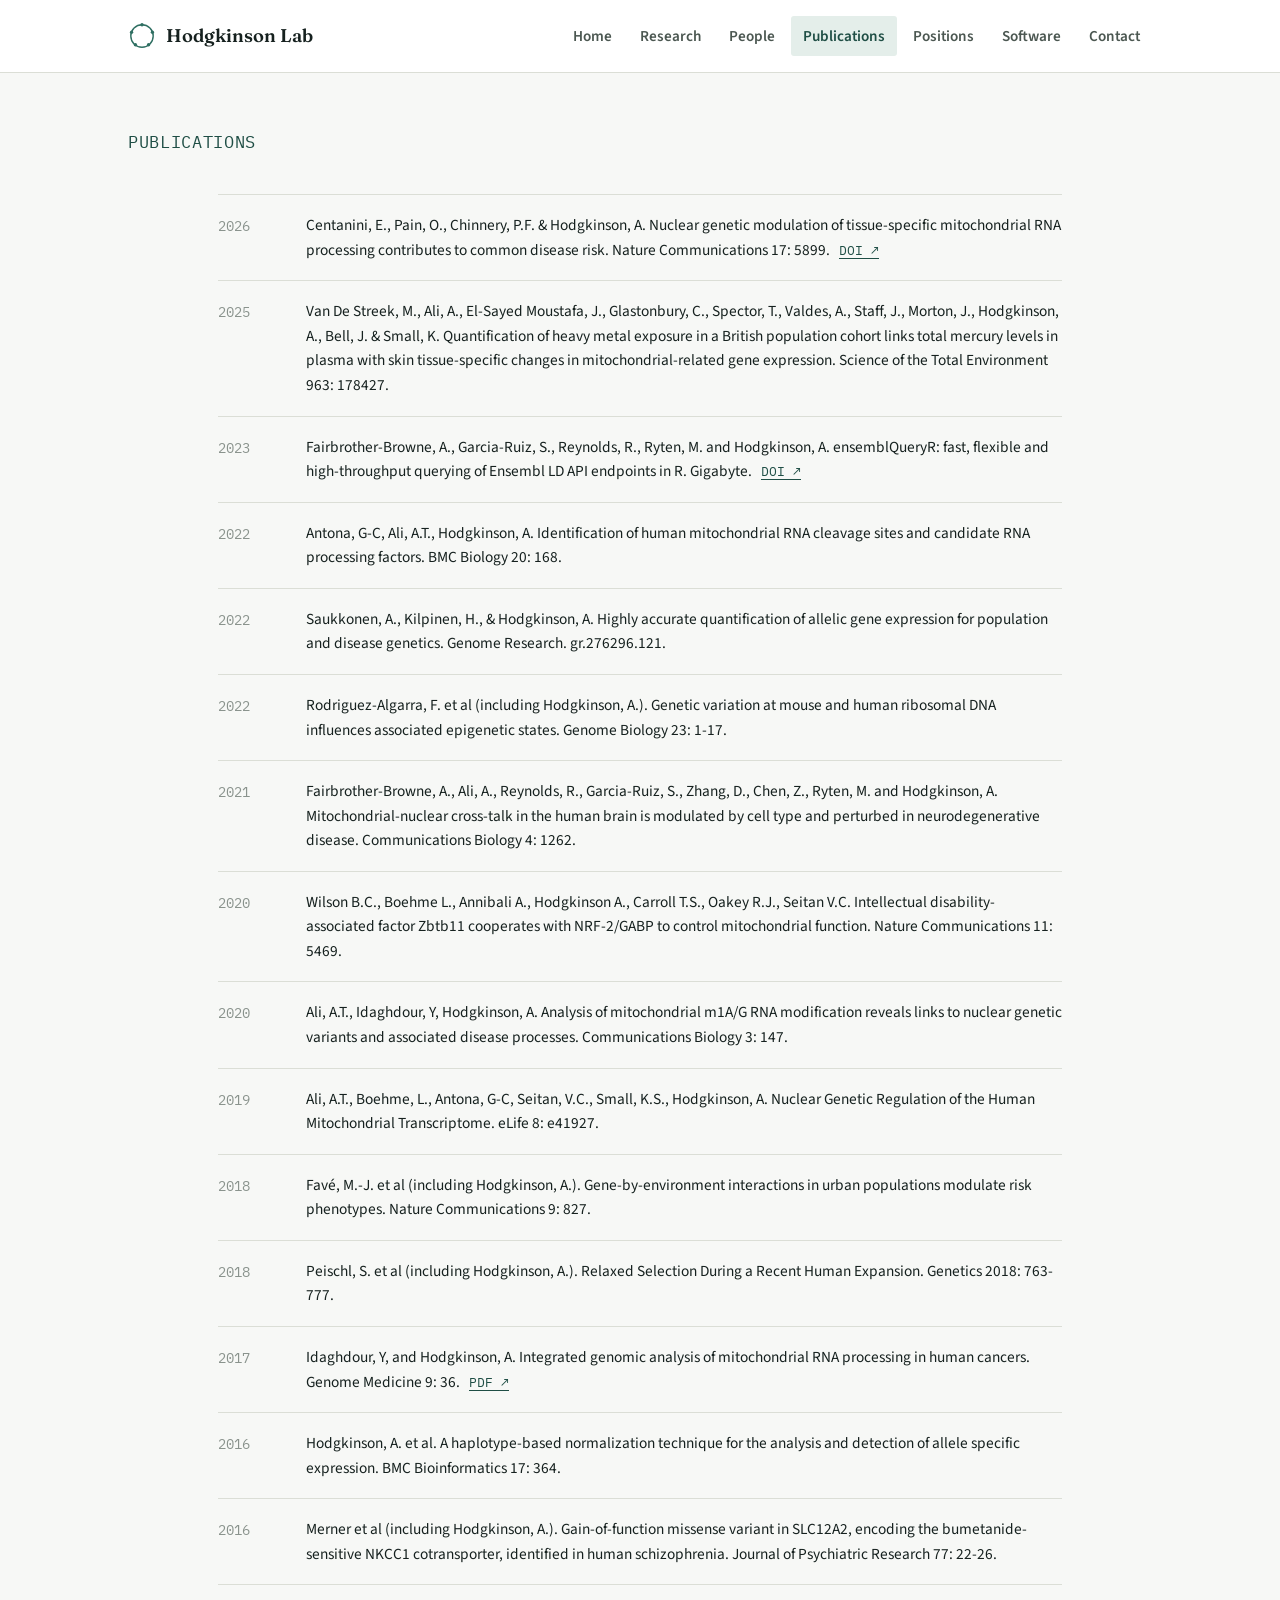
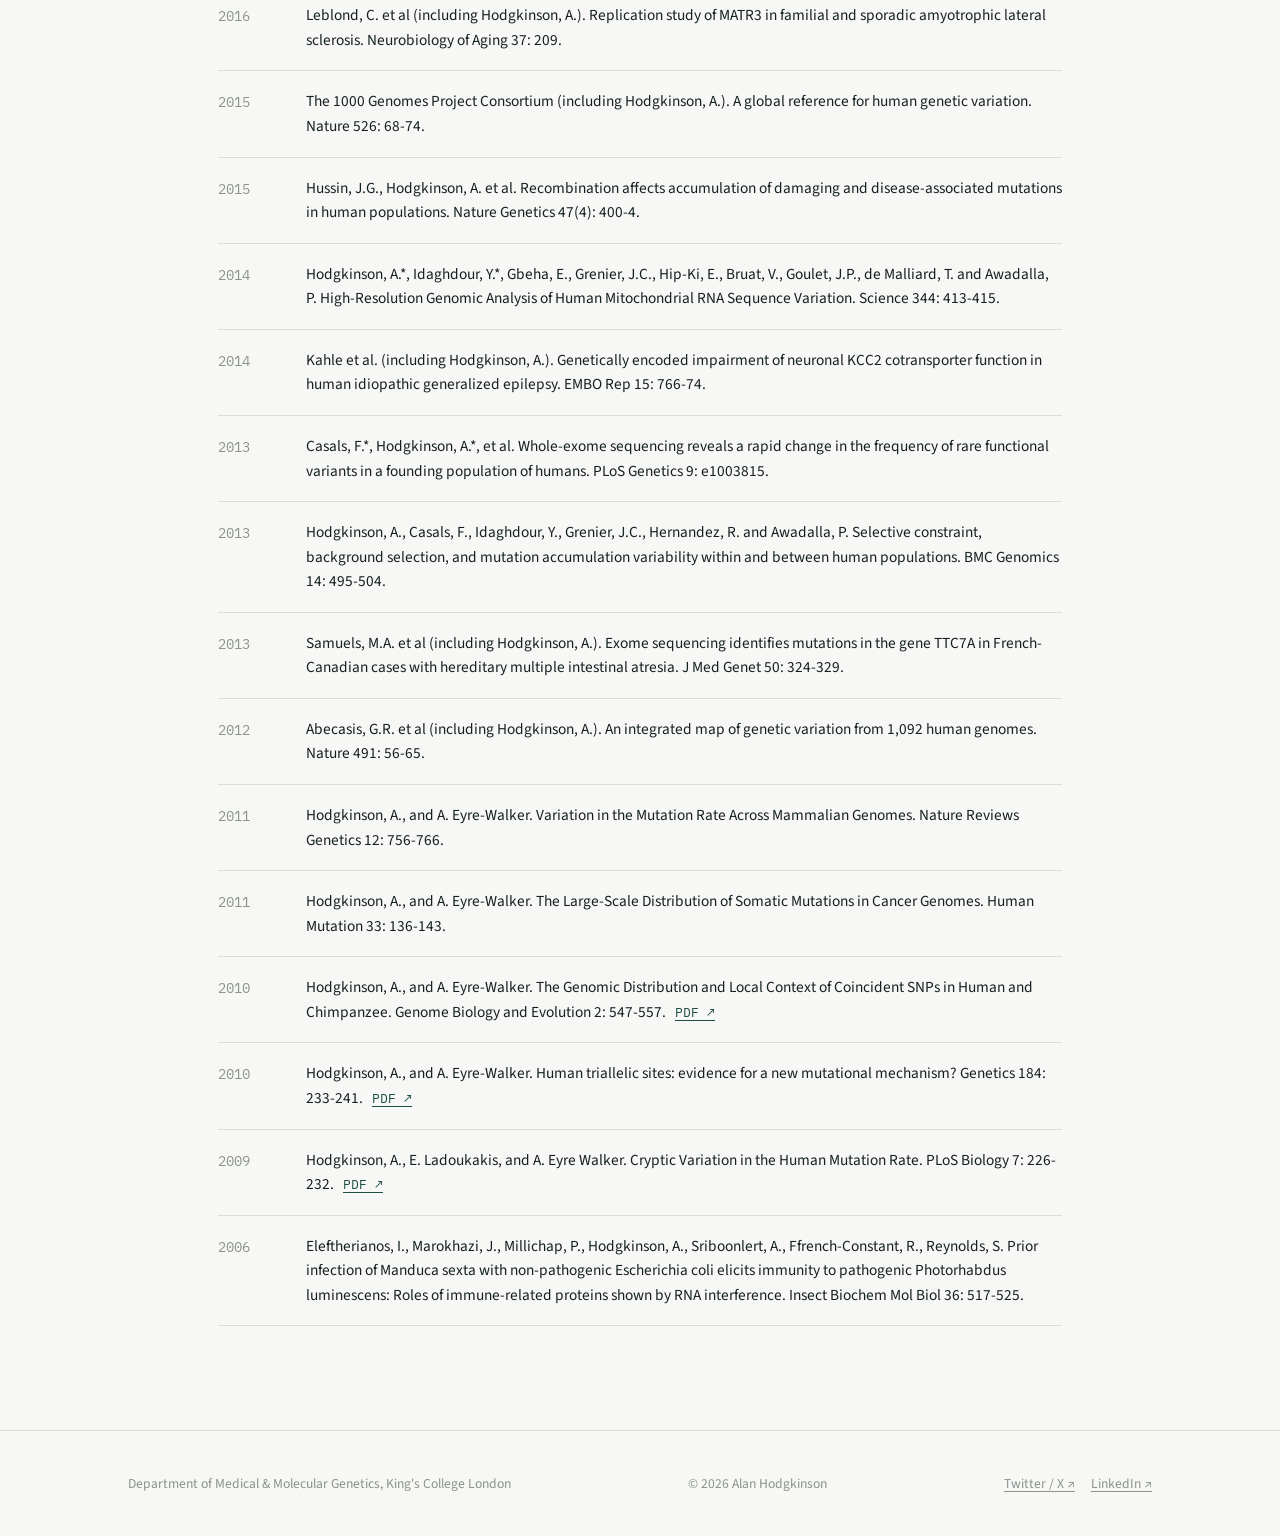
==== docs/publications.html @ 2ef49369 "Initial site" ====
<!DOCTYPE html>
<html lang="en">
<head>
<meta charset="UTF-8">
<meta name="viewport" content="width=device-width, initial-scale=1">
<title>Publications | Hodgkinson Lab</title>
<meta name="description" content="Publications from the Hodgkinson Lab, King&#39;s College London.">
<link rel="canonical" href="https://www.hodgkinsonlab.org/publications.html">
<link rel="icon" href="assets/images/favicon.svg" type="image/svg+xml">
<link rel="preconnect" href="https://fonts.googleapis.com">
<link rel="preconnect" href="https://fonts.gstatic.com" crossorigin>
<link href="https://fonts.googleapis.com/css2?family=Fraunces:opsz,wght@9..144,400;9..144,500;9..144,600&family=Source+Sans+3:wght@400;600;700&family=IBM+Plex+Mono:wght@400;500&display=swap" rel="stylesheet">
<link rel="stylesheet" href="assets/css/style.css">
</head>
<body>

<a class="skip-link" href="#main">Skip to content</a>

<header class="site-header">
  <div class="wrap header-inner">
    <a class="wordmark" href="index.html">
      <span class="wordmark-ring" aria-hidden="true">
        <svg viewBox="0 0 40 40" width="28" height="28">
          <circle cx="20" cy="20" r="16" fill="none" stroke="currentColor" stroke-width="2"/>
          <circle cx="20" cy="4" r="2.4" fill="currentColor"/>
          <circle cx="34.9" cy="14.6" r="2.4" fill="currentColor"/>
          <circle cx="29.4" cy="32.5" r="2.4" fill="currentColor"/>
          <circle cx="10.6" cy="32.5" r="2.4" fill="currentColor"/>
          <circle cx="5.1" cy="14.6" r="2.4" fill="currentColor"/>
        </svg>
      </span>
      Hodgkinson Lab
    </a>
    <button class="nav-toggle" aria-expanded="false" aria-controls="site-nav" id="navToggle">
      <span></span><span></span><span></span>
      <span class="sr-only">Menu</span>
    </button>
    <nav class="site-nav" id="site-nav">
      <a href="index.html">Home</a>
      <a href="research.html">Research</a>
      <a href="people.html">People</a>
      <a href="publications.html" class="active" aria-current="page">Publications</a>
      <a href="positions.html">Positions</a>
      <a href="software.html">Software</a>
      <a href="contact.html">Contact</a>
    </nav>
  </div>
</header>

<main id="main">

<section class="wrap page-header">
  <p class="eyebrow">Publications</p>
</section>

<section class="wrap pub-list">
  <article class="pub-entry">
    <span class="pub-year">2026</span>
    <span class="pub-citation">
      Centanini, E., Pain, O., Chinnery, P.F. &amp; Hodgkinson, A. Nuclear genetic modulation of tissue-specific mitochondrial RNA processing contributes to common disease risk. Nature Communications 17: 5899.

<a class="pub-link" href="https://doi.org/10.1038/s41467-026-72649-5" target="_blank" rel="noopener">DOI &#8599;</a>    </span>
  </article>
  <article class="pub-entry">
    <span class="pub-year">2025</span>
    <span class="pub-citation">
      Van De Streek, M., Ali, A., El-Sayed Moustafa, J., Glastonbury, C., Spector, T., Valdes, A., Staff, J., Morton, J., Hodgkinson, A., Bell, J. &amp; Small, K. Quantification of heavy metal exposure in a British population cohort links total mercury levels in plasma with skin tissue-specific changes in mitochondrial-related gene expression. Science of the Total Environment 963: 178427.

    </span>
  </article>
  <article class="pub-entry">
    <span class="pub-year">2023</span>
    <span class="pub-citation">
      Fairbrother-Browne, A., Garcia-Ruiz, S., Reynolds, R., Ryten, M. and Hodgkinson, A. ensemblQueryR: fast, flexible and high-throughput querying of Ensembl LD API endpoints in R. Gigabyte.

<a class="pub-link" href="https://doi.org/10.46471/gigabyte.91" target="_blank" rel="noopener">DOI &#8599;</a>    </span>
  </article>
  <article class="pub-entry">
    <span class="pub-year">2022</span>
    <span class="pub-citation">
      Antona, G-C, Ali, A.T., Hodgkinson, A. Identification of human mitochondrial RNA cleavage sites and candidate RNA processing factors. BMC Biology 20: 168.

    </span>
  </article>
  <article class="pub-entry">
    <span class="pub-year">2022</span>
    <span class="pub-citation">
      Saukkonen, A., Kilpinen, H., &amp; Hodgkinson, A. Highly accurate quantification of allelic gene expression for population and disease genetics. Genome Research. gr.276296.121.

    </span>
  </article>
  <article class="pub-entry">
    <span class="pub-year">2022</span>
    <span class="pub-citation">
      Rodriguez-Algarra, F. et al (including Hodgkinson, A.). Genetic variation at mouse and human ribosomal DNA influences associated epigenetic states. Genome Biology 23: 1-17.

    </span>
  </article>
  <article class="pub-entry">
    <span class="pub-year">2021</span>
    <span class="pub-citation">
      Fairbrother-Browne, A., Ali, A., Reynolds, R., Garcia-Ruiz, S., Zhang, D., Chen, Z., Ryten, M. and Hodgkinson, A. Mitochondrial-nuclear cross-talk in the human brain is modulated by cell type and perturbed in neurodegenerative disease. Communications Biology 4: 1262.

    </span>
  </article>
  <article class="pub-entry">
    <span class="pub-year">2020</span>
    <span class="pub-citation">
      Wilson B.C., Boehme L., Annibali A., Hodgkinson A., Carroll T.S., Oakey R.J., Seitan V.C. Intellectual disability-associated factor Zbtb11 cooperates with NRF-2/GABP to control mitochondrial function. Nature Communications 11: 5469.

    </span>
  </article>
  <article class="pub-entry">
    <span class="pub-year">2020</span>
    <span class="pub-citation">
      Ali, A.T., Idaghdour, Y, Hodgkinson, A. Analysis of mitochondrial m1A/G RNA modification reveals links to nuclear genetic variants and associated disease processes. Communications Biology 3: 147.

    </span>
  </article>
  <article class="pub-entry">
    <span class="pub-year">2019</span>
    <span class="pub-citation">
      Ali, A.T., Boehme, L., Antona, G-C, Seitan, V.C., Small, K.S., Hodgkinson, A. Nuclear Genetic Regulation of the Human Mitochondrial Transcriptome. eLife 8: e41927.

    </span>
  </article>
  <article class="pub-entry">
    <span class="pub-year">2018</span>
    <span class="pub-citation">
      Favé, M.-J. et al (including Hodgkinson, A.). Gene-by-environment interactions in urban populations modulate risk phenotypes. Nature Communications 9: 827.

    </span>
  </article>
  <article class="pub-entry">
    <span class="pub-year">2018</span>
    <span class="pub-citation">
      Peischl, S. et al (including Hodgkinson, A.). Relaxed Selection During a Recent Human Expansion. Genetics 2018: 763-777.

    </span>
  </article>
  <article class="pub-entry">
    <span class="pub-year">2017</span>
    <span class="pub-citation">
      Idaghdour, Y, and Hodgkinson, A. Integrated genomic analysis of mitochondrial RNA processing in human cancers. Genome Medicine 9: 36.

<a class="pub-link" href="https://www.hodgkinsonlab.org/_files/ugd/99470f_de24954193774b7eaaa6c139e2d2a2a1.pdf" target="_blank" rel="noopener">PDF &#8599;</a>    </span>
  </article>
  <article class="pub-entry">
    <span class="pub-year">2016</span>
    <span class="pub-citation">
      Hodgkinson, A. et al. A haplotype-based normalization technique for the analysis and detection of allele specific expression. BMC Bioinformatics 17: 364.

    </span>
  </article>
  <article class="pub-entry">
    <span class="pub-year">2016</span>
    <span class="pub-citation">
      Merner et al (including Hodgkinson, A.). Gain-of-function missense variant in SLC12A2, encoding the bumetanide-sensitive NKCC1 cotransporter, identified in human schizophrenia. Journal of Psychiatric Research 77: 22-26.

    </span>
  </article>
  <article class="pub-entry">
    <span class="pub-year">2016</span>
    <span class="pub-citation">
      Leblond, C. et al (including Hodgkinson, A.). Replication study of MATR3 in familial and sporadic amyotrophic lateral sclerosis. Neurobiology of Aging 37: 209.

    </span>
  </article>
  <article class="pub-entry">
    <span class="pub-year">2015</span>
    <span class="pub-citation">
      The 1000 Genomes Project Consortium (including Hodgkinson, A.). A global reference for human genetic variation. Nature 526: 68-74.

    </span>
  </article>
  <article class="pub-entry">
    <span class="pub-year">2015</span>
    <span class="pub-citation">
      Hussin, J.G., Hodgkinson, A. et al. Recombination affects accumulation of damaging and disease-associated mutations in human populations. Nature Genetics 47(4): 400-4.

    </span>
  </article>
  <article class="pub-entry">
    <span class="pub-year">2014</span>
    <span class="pub-citation">
      Hodgkinson, A.*, Idaghdour, Y.*, Gbeha, E., Grenier, J.C., Hip-Ki, E., Bruat, V., Goulet, J.P., de Malliard, T. and Awadalla, P. High-Resolution Genomic Analysis of Human Mitochondrial RNA Sequence Variation. Science 344: 413-415.

    </span>
  </article>
  <article class="pub-entry">
    <span class="pub-year">2014</span>
    <span class="pub-citation">
      Kahle et al. (including Hodgkinson, A.). Genetically encoded impairment of neuronal KCC2 cotransporter function in human idiopathic generalized epilepsy. EMBO Rep 15: 766-74.

    </span>
  </article>
  <article class="pub-entry">
    <span class="pub-year">2013</span>
    <span class="pub-citation">
      Casals, F.*, Hodgkinson, A.*, et al. Whole-exome sequencing reveals a rapid change in the frequency of rare functional variants in a founding population of humans. PLoS Genetics 9: e1003815.

    </span>
  </article>
  <article class="pub-entry">
    <span class="pub-year">2013</span>
    <span class="pub-citation">
      Hodgkinson, A., Casals, F., Idaghdour, Y., Grenier, J.C., Hernandez, R. and Awadalla, P. Selective constraint, background selection, and mutation accumulation variability within and between human populations. BMC Genomics 14: 495-504.

    </span>
  </article>
  <article class="pub-entry">
    <span class="pub-year">2013</span>
    <span class="pub-citation">
      Samuels, M.A. et al (including Hodgkinson, A.). Exome sequencing identifies mutations in the gene TTC7A in French-Canadian cases with hereditary multiple intestinal atresia. J Med Genet 50: 324-329.

    </span>
  </article>
  <article class="pub-entry">
    <span class="pub-year">2012</span>
    <span class="pub-citation">
      Abecasis, G.R. et al (including Hodgkinson, A.). An integrated map of genetic variation from 1,092 human genomes. Nature 491: 56-65.

    </span>
  </article>
  <article class="pub-entry">
    <span class="pub-year">2011</span>
    <span class="pub-citation">
      Hodgkinson, A., and A. Eyre-Walker. Variation in the Mutation Rate Across Mammalian Genomes. Nature Reviews Genetics 12: 756-766.

    </span>
  </article>
  <article class="pub-entry">
    <span class="pub-year">2011</span>
    <span class="pub-citation">
      Hodgkinson, A., and A. Eyre-Walker. The Large-Scale Distribution of Somatic Mutations in Cancer Genomes. Human Mutation 33: 136-143.

    </span>
  </article>
  <article class="pub-entry">
    <span class="pub-year">2010</span>
    <span class="pub-citation">
      Hodgkinson, A., and A. Eyre-Walker. The Genomic Distribution and Local Context of Coincident SNPs in Human and Chimpanzee. Genome Biology and Evolution 2: 547-557.

<a class="pub-link" href="https://www.hodgkinsonlab.org/_files/ugd/99470f_b62427dc4091408d9280bc6f048c3227.pdf" target="_blank" rel="noopener">PDF &#8599;</a>    </span>
  </article>
  <article class="pub-entry">
    <span class="pub-year">2010</span>
    <span class="pub-citation">
      Hodgkinson, A., and A. Eyre-Walker. Human triallelic sites: evidence for a new mutational mechanism? Genetics 184: 233-241.

<a class="pub-link" href="https://www.hodgkinsonlab.org/_files/ugd/99470f_331ebc4a743d48639b2af0df26b37b40.pdf" target="_blank" rel="noopener">PDF &#8599;</a>    </span>
  </article>
  <article class="pub-entry">
    <span class="pub-year">2009</span>
    <span class="pub-citation">
      Hodgkinson, A., E. Ladoukakis, and A. Eyre Walker. Cryptic Variation in the Human Mutation Rate. PLoS Biology 7: 226-232.

<a class="pub-link" href="https://www.hodgkinsonlab.org/_files/ugd/99470f_f8f06abc249a45ac9fbbf96592c9b3fe.pdf" target="_blank" rel="noopener">PDF &#8599;</a>    </span>
  </article>
  <article class="pub-entry">
    <span class="pub-year">2006</span>
    <span class="pub-citation">
      Eleftherianos, I., Marokhazi, J., Millichap, P., Hodgkinson, A., Sriboonlert, A., Ffrench-Constant, R., Reynolds, S. Prior infection of Manduca sexta with non-pathogenic Escherichia coli elicits immunity to pathogenic Photorhabdus luminescens: Roles of immune-related proteins shown by RNA interference. Insect Biochem Mol Biol 36: 517-525.

    </span>
  </article>
</section>

</main>

<footer class="site-footer">
  <div class="wrap footer-inner">
    <p class="footer-dept">Department of Medical &amp; Molecular Genetics, King&#39;s College London</p>
    <p class="footer-copyright">&copy; 2026 Alan Hodgkinson</p>
    <div class="footer-social">
      <a class="footer-twitter" href="https://twitter.com/alanjhodgkinson" target="_blank" rel="noopener">Twitter / X &#8599;</a>
      <a class="footer-linkedin" href="https://www.linkedin.com/in/alan-hodgkinson-40875022a/" target="_blank" rel="noopener">LinkedIn &#8599;</a>
    </div>
  </div>
</footer>

<script src="assets/js/nav.js"></script>
</body>
</html>
---- docs/assets/css/style.css ----
/* ---------------------------------------------------------
   Hodgkinson Lab — design tokens
   Palette drawn from fluorescence-microscopy mitochondrial
   staining (teal ~ MitoTracker Green, coral ~ MitoTracker Red)
   on a cool paper-white ground with journal-style typesetting.
--------------------------------------------------------- */
:root {
  --paper: #F7F8F6;
  --paper-raised: #FFFFFF;
  --ink: #16211F;
  --ink-soft: #4B5751;
  --ink-faint: #8A938D;
  --line: #DBDED6;
  --line-strong: #C3C8BE;
  --teal: #2F6F62;
  --teal-deep: #1F4E45;
  --teal-tint: #E4EEEA;
  --coral: #BF5237;

  --font-display: "Fraunces", Georgia, "Times New Roman", serif;
  --font-body: "Source Sans 3", -apple-system, BlinkMacSystemFont, "Segoe UI", sans-serif;
  --font-mono: "IBM Plex Mono", ui-monospace, SFMono-Regular, Menlo, monospace;

  --max-width: 1080px;
  --radius: 3px;
}

* { box-sizing: border-box; }
html { scroll-behavior: smooth; }

body {
  margin: 0;
  background: var(--paper);
  color: var(--ink);
  font-family: var(--font-body);
  font-size: 17px;
  line-height: 1.6;
  -webkit-font-smoothing: antialiased;
}

img { max-width: 100%; display: block; }

.wrap {
  max-width: var(--max-width);
  margin: 0 auto;
  padding: 0 28px;
}

a {
  color: var(--teal-deep);
  text-decoration-thickness: 1px;
  text-underline-offset: 3px;
}
a:hover { color: var(--coral); }

.sr-only {
  position: absolute;
  width: 1px; height: 1px;
  padding: 0; margin: -1px;
  overflow: hidden;
  clip: rect(0,0,0,0);
  white-space: nowrap; border: 0;
}

.skip-link {
  position: absolute;
  left: -9999px;
  top: 0;
  background: var(--ink);
  color: var(--paper);
  padding: 10px 18px;
  z-index: 100;
}
.skip-link:focus {
  left: 12px;
  top: 12px;
}

:focus-visible {
  outline: 2px solid var(--coral);
  outline-offset: 3px;
}

h1, h2, h3 {
  font-family: var(--font-display);
  font-weight: 500;
  line-height: 1.15;
  margin: 0 0 0.5em;
  color: var(--ink);
}

/* ---------------------------------------------------------
   Header / nav
--------------------------------------------------------- */
.site-header {
  border-bottom: 1px solid var(--line);
  background: var(--paper-raised);
  position: sticky;
  top: 0;
  z-index: 50;
}

.header-inner {
  display: flex;
  align-items: center;
  justify-content: space-between;
  padding-top: 16px;
  padding-bottom: 16px;
  gap: 20px;
}

.wordmark {
  display: flex;
  align-items: center;
  gap: 10px;
  font-family: var(--font-display);
  font-size: 1.15rem;
  font-weight: 600;
  color: var(--ink);
  text-decoration: none;
  white-space: nowrap;
}
.wordmark-ring {
  color: var(--teal);
  display: inline-flex;
}

.site-nav {
  display: flex;
  flex-wrap: wrap;
  gap: 6px 4px;
  justify-content: flex-end;
}
.site-nav a {
  font-family: var(--font-body);
  font-size: 0.95rem;
  font-weight: 600;
  color: var(--ink-soft);
  text-decoration: none;
  padding: 8px 12px;
  border-radius: var(--radius);
}
.site-nav a:hover { color: var(--teal-deep); background: var(--teal-tint); }
.site-nav a.active {
  color: var(--teal-deep);
  background: var(--teal-tint);
}

.nav-toggle {
  display: none;
  flex-direction: column;
  justify-content: center;
  gap: 5px;
  width: 38px; height: 38px;
  background: none;
  border: 1px solid var(--line-strong);
  border-radius: var(--radius);
  cursor: pointer;
}
.nav-toggle span {
  display: block;
  height: 2px;
  width: 18px;
  margin: 0 auto;
  background: var(--ink);
}

/* ---------------------------------------------------------
   Hero
--------------------------------------------------------- */
.hero {
  display: grid;
  grid-template-columns: 1fr 1fr;
  align-items: center;
  gap: 48px;
  padding: 64px 28px 40px;
}

.eyebrow {
  font-family: var(--font-mono);
  font-size: 1.05rem;
  letter-spacing: 0.04em;
  text-transform: uppercase;
  color: var(--teal-deep);
  margin: 0 0 14px;
}

.hero h1 {
  font-size: clamp(1.9rem, 3.2vw, 2.5rem);
  max-width: 14ch;
  margin-bottom: 0.5em;
}

.hero-lede {
  font-size: 1.08rem;
  color: var(--ink-soft);
  max-width: 46ch;
  margin: 0 0 28px;
}

.hero-actions {
  display: flex;
  gap: 12px;
  flex-wrap: wrap;
}

.button {
  display: inline-block;
  font-family: var(--font-body);
  font-weight: 700;
  font-size: 0.95rem;
  padding: 12px 22px;
  border-radius: var(--radius);
  text-decoration: none;
  border: 1px solid transparent;
}
.button-primary {
  background: var(--teal-deep);
  color: var(--paper-raised);
}
.button-primary:hover { background: var(--ink); color: var(--paper-raised); }
.button-ghost {
  border-color: var(--line-strong);
  color: var(--ink);
}
.button-ghost:hover { border-color: var(--teal-deep); color: var(--teal-deep); background: var(--teal-tint); }
.button-small { padding: 9px 16px; font-size: 0.85rem; }

.hero-art {
  display: flex;
  flex-direction: column;
  align-items: center;
  gap: 10px;
}

.mito-hero {
  width: 100%;
  max-width: 400px;
  height: auto;
}
.mito-outer {
  stroke: none;
}
.mito-outline {
  fill: none;
  stroke: var(--teal-deep);
  stroke-width: 2.5;
}
.mito-inner {
  fill: none;
  stroke: var(--teal);
  stroke-width: 1.3;
  opacity: 0.55;
}
.mito-cristae path {
  fill: none;
  stroke: var(--teal);
  stroke-width: 3;
  stroke-linecap: round;
  opacity: 0.75;
}
.mito-cristae path:nth-child(even) {
  stroke: var(--teal-deep);
  opacity: 0.55;
}
.mito-nucleoid circle {
  fill: var(--coral);
  opacity: 0.85;
}
.mito-ring-nucleoid circle {
  fill: none;
  stroke: var(--coral);
  stroke-width: 1.6;
}
.mito-ring-nucleoid circle:not(:first-child) {
  fill: var(--coral);
  stroke: none;
}

.hero-art-caption {
  font-family: var(--font-mono);
  font-size: 0.78rem;
  color: var(--ink-faint);
  letter-spacing: 0.02em;
  margin: 0;
}

/* ---------------------------------------------------------
   Funding strip
--------------------------------------------------------- */
.funding-strip {
  border-top: 1px solid var(--line);
  border-bottom: 1px solid var(--line);
  padding: 18px 28px;
  margin-top: 8px;
}
.funding-strip p {
  margin: 0;
  font-size: 0.92rem;
  color: var(--ink-soft);
  text-align: center;
}

/* ---------------------------------------------------------
   Generic page header / prose
--------------------------------------------------------- */
.page-header {
  padding: 56px 28px 8px;
}
.page-header h1 {
  font-size: clamp(1.8rem, 3.4vw, 2.4rem);
  max-width: 22ch;
}
.alumni-header {
  padding-top: 20px;
}
.alumni-header h2 {
  font-family: var(--font-display);
  font-size: 1.6rem;
  border-top: 1px solid var(--line);
  padding-top: 40px;
}

.prose-block {
  padding: 20px 28px 56px;
  max-width: 74ch;
}
.prose-block .lede {
  font-size: 1.1rem;
  color: var(--ink-soft);
}
.prose-block p { margin: 0 0 1.1em; }

.position-block { margin-top: 28px; }
.position-block h2 {
  font-family: var(--font-display);
  font-size: 1.25rem;
}

/* ---------------------------------------------------------
   Research themes
--------------------------------------------------------- */
.theme-grid {
  display: grid;
  grid-template-columns: repeat(3, 1fr);
  gap: 1px;
  background: var(--line);
  border: 1px solid var(--line);
  margin: 8px auto 64px;
}
.theme-card {
  background: var(--paper-raised);
  padding: 30px 26px;
}
.theme-icon-wrap {
  width: 56px;
  height: 56px;
  margin-bottom: 16px;
}
.theme-icon { width: 100%; height: 100%; }
.theme-icon .ti-stroke {
  stroke: var(--teal-deep);
  stroke-width: 2.2;
  fill: none;
  stroke-linecap: round;
  stroke-linejoin: round;
}
.theme-icon .ti-fill-none { fill: none; }
.theme-icon .ti-accent { stroke: var(--coral); }
.theme-icon .ti-dot { fill: var(--teal-deep); stroke: none; }
.theme-icon .ti-arrow { stroke-width: 2; }
.theme-card h2 {
  font-family: var(--font-display);
  font-size: 1.2rem;
  margin-bottom: 8px;
}
.theme-card p {
  font-size: 0.94rem;
  color: var(--ink-soft);
  margin: 0;
}

/* ---------------------------------------------------------
   People grid
--------------------------------------------------------- */
.people-grid {
  display: grid;
  grid-template-columns: repeat(3, 1fr);
  gap: 36px;
  padding: 24px 28px 56px;
}
.person-card { display: flex; flex-direction: column; }
.person-photo {
  aspect-ratio: 4 / 5;
  background: var(--teal-tint);
  border-radius: var(--radius);
  overflow: hidden;
  margin-bottom: 14px;
  display: flex;
  align-items: center;
  justify-content: center;
}
.person-photo img { width: 100%; height: 100%; object-fit: cover; }
.person-photo-placeholder { color: var(--teal); opacity: 0.5; }
.person-name {
  font-family: var(--font-display);
  font-size: 1.15rem;
  margin-bottom: 2px;
}
.person-role {
  font-family: var(--font-mono);
  font-size: 0.78rem;
  text-transform: uppercase;
  letter-spacing: 0.03em;
  color: var(--teal-deep);
  margin: 0 0 10px;
}
.person-bio {
  font-size: 0.94rem;
  color: var(--ink-soft);
  margin: 0;
}

/* ---------------------------------------------------------
   Publications
--------------------------------------------------------- */
.pub-list {
  padding: 16px 28px 64px;
  max-width: 900px;
}
.pub-entry {
  display: grid;
  grid-template-columns: 64px 1fr;
  gap: 24px;
  padding: 18px 0;
  border-top: 1px solid var(--line);
}
.pub-entry:last-child { border-bottom: 1px solid var(--line); }
.pub-year {
  font-family: var(--font-mono);
  font-size: 0.88rem;
  color: var(--ink-faint);
  padding-top: 2px;
}
.pub-citation {
  font-size: 0.96rem;
  color: var(--ink);
}
.pub-link {
  font-family: var(--font-mono);
  font-size: 0.82rem;
  white-space: nowrap;
  margin-left: 6px;
}

/* ---------------------------------------------------------
   Software
--------------------------------------------------------- */
.software-list {
  padding: 16px 28px 64px;
  display: grid;
  gap: 1px;
  background: var(--line);
  border: 1px solid var(--line);
  max-width: 900px;
}
.software-entry {
  background: var(--paper-raised);
  padding: 26px 28px;
}
.software-name {
  font-family: var(--font-display);
  font-size: 1.2rem;
  margin-bottom: 6px;
}
.software-desc {
  color: var(--ink-soft);
  margin: 0 0 10px;
}
.software-method {
  font-size: 0.86rem;
  color: var(--ink-faint);
  margin: 0 0 16px;
}
.software-method .label {
  font-family: var(--font-mono);
  text-transform: uppercase;
  font-size: 0.72rem;
  letter-spacing: 0.03em;
  color: var(--teal-deep);
}

/* ---------------------------------------------------------
   Contact
--------------------------------------------------------- */
.contact-block {
  padding: 16px 28px 32px;
  display: grid;
  grid-template-columns: 1fr 1fr;
  gap: 40px;
  max-width: 900px;
}

.contact-map-wrap {
  padding: 0 28px 64px;
  display: flex;
  justify-content: center;
}
.contact-map {
  width: 100%;
  max-width: 900px;
  aspect-ratio: 16 / 8;
  border: 1px solid var(--line);
  border-radius: var(--radius);
  overflow: hidden;
}
.contact-map iframe {
  width: 100%;
  height: 100%;
  border: 0;
  display: block;
}
.contact-block address {
  font-style: normal;
  color: var(--ink-soft);
  line-height: 1.8;
}
.contact-details { margin: 0; }
.contact-details div { margin-bottom: 18px; }
.contact-details dt {
  font-family: var(--font-mono);
  font-size: 0.75rem;
  text-transform: uppercase;
  letter-spacing: 0.03em;
  color: var(--teal-deep);
  margin-bottom: 4px;
}
.contact-details dd {
  margin: 0;
  font-size: 1.02rem;
}

/* ---------------------------------------------------------
   Footer
--------------------------------------------------------- */
.site-footer {
  border-top: 1px solid var(--line);
  margin-top: 40px;
  padding: 28px 0;
}
.footer-inner {
  display: flex;
  flex-wrap: wrap;
  gap: 8px 20px;
  justify-content: space-between;
  align-items: center;
  font-size: 0.85rem;
  color: var(--ink-faint);
}
.footer-inner a { color: var(--ink-faint); }
.footer-inner a:hover { color: var(--coral); }
.footer-social {
  display: flex;
}
.footer-social a + a {
  margin-left: 16px;
}

/* ---------------------------------------------------------
   Responsive
--------------------------------------------------------- */
@media (max-width: 880px) {
  .people-grid { grid-template-columns: repeat(2, 1fr); }
  .contact-block { grid-template-columns: 1fr; }
}

@media (max-width: 760px) {
  .hero {
    grid-template-columns: 1fr;
    padding-top: 40px;
  }
  .hero-art { order: -1; max-width: 220px; margin: 0 auto 12px; }
  .theme-grid { grid-template-columns: 1fr; }
}

@media (max-width: 640px) {
  .nav-toggle { display: flex; }
  .site-nav {
    display: none;
    width: 100%;
    flex-direction: column;
    padding-top: 10px;
    border-top: 1px solid var(--line);
    margin-top: 12px;
  }
  .site-nav.open { display: flex; }
  .header-inner { flex-wrap: wrap; }
  .people-grid { grid-template-columns: 1fr; max-width: 360px; margin: 0 auto; }
  .pub-entry { grid-template-columns: 1fr; gap: 4px; }
}
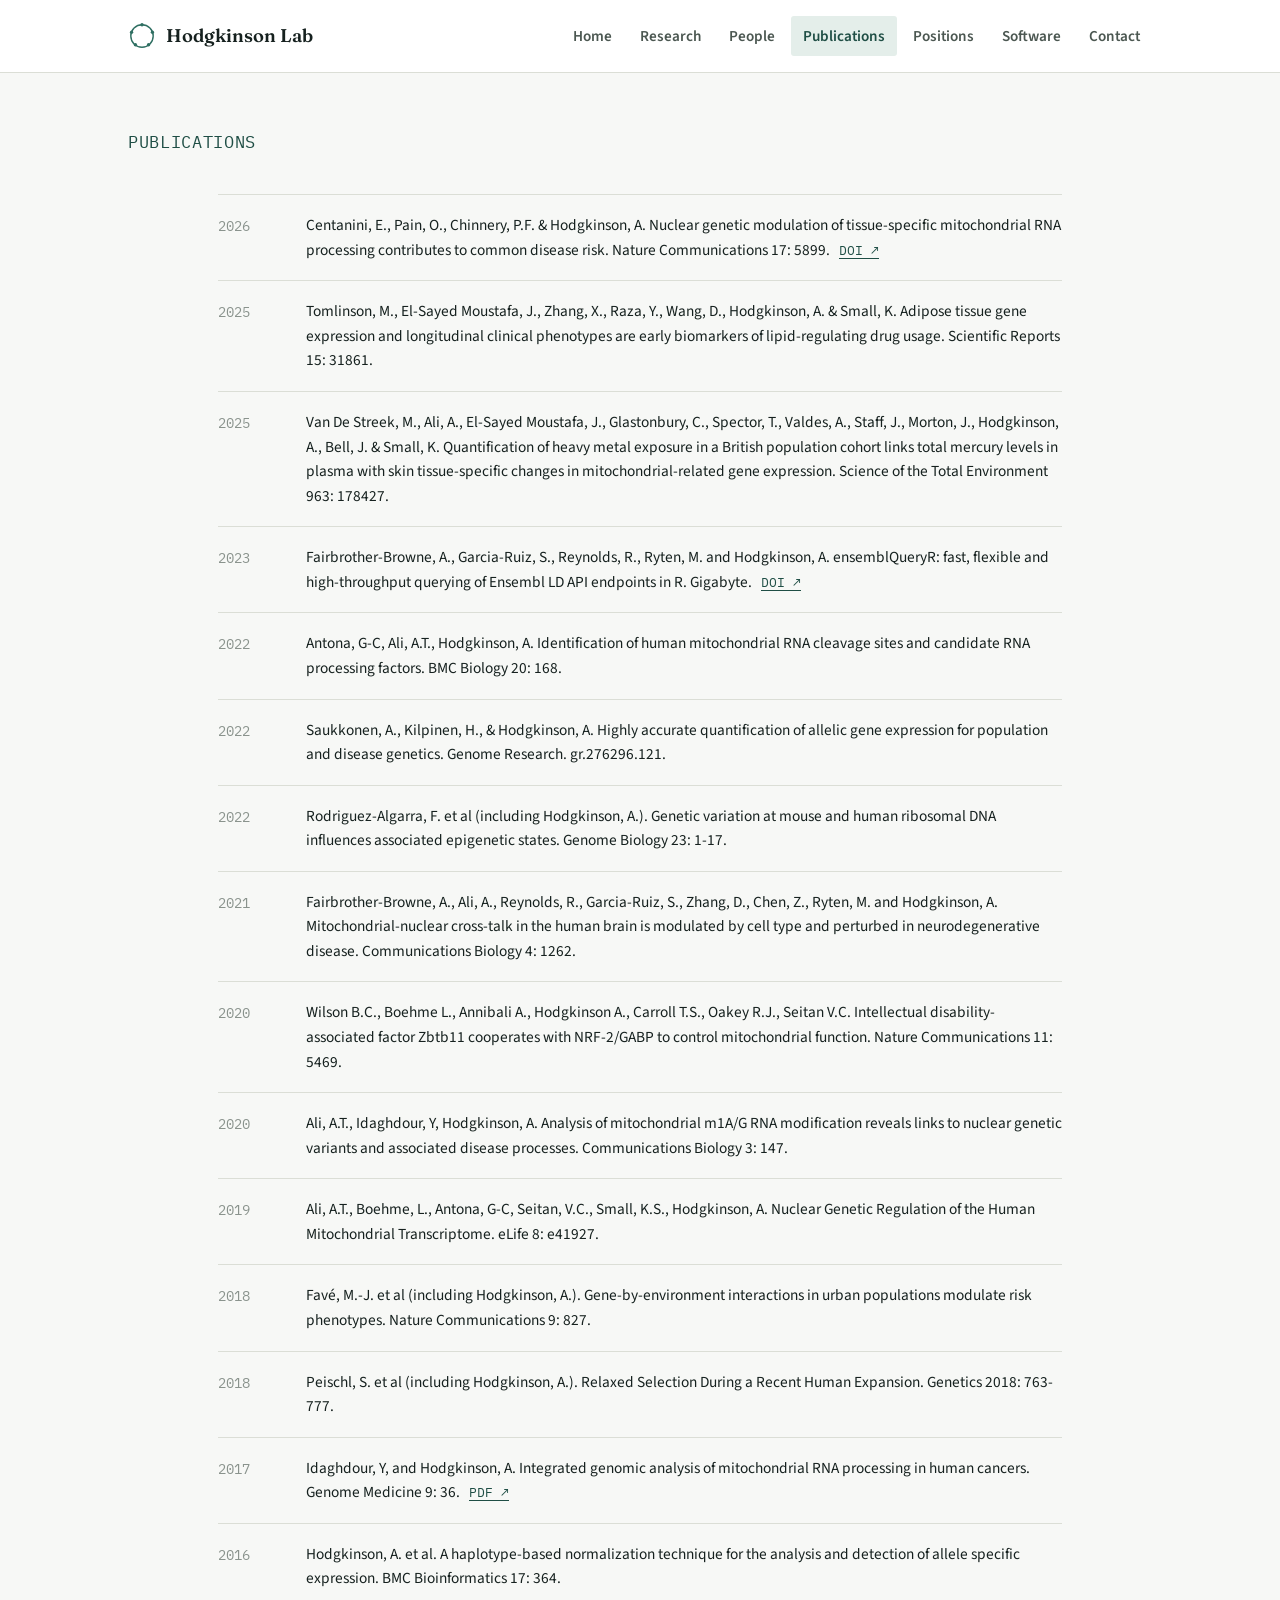
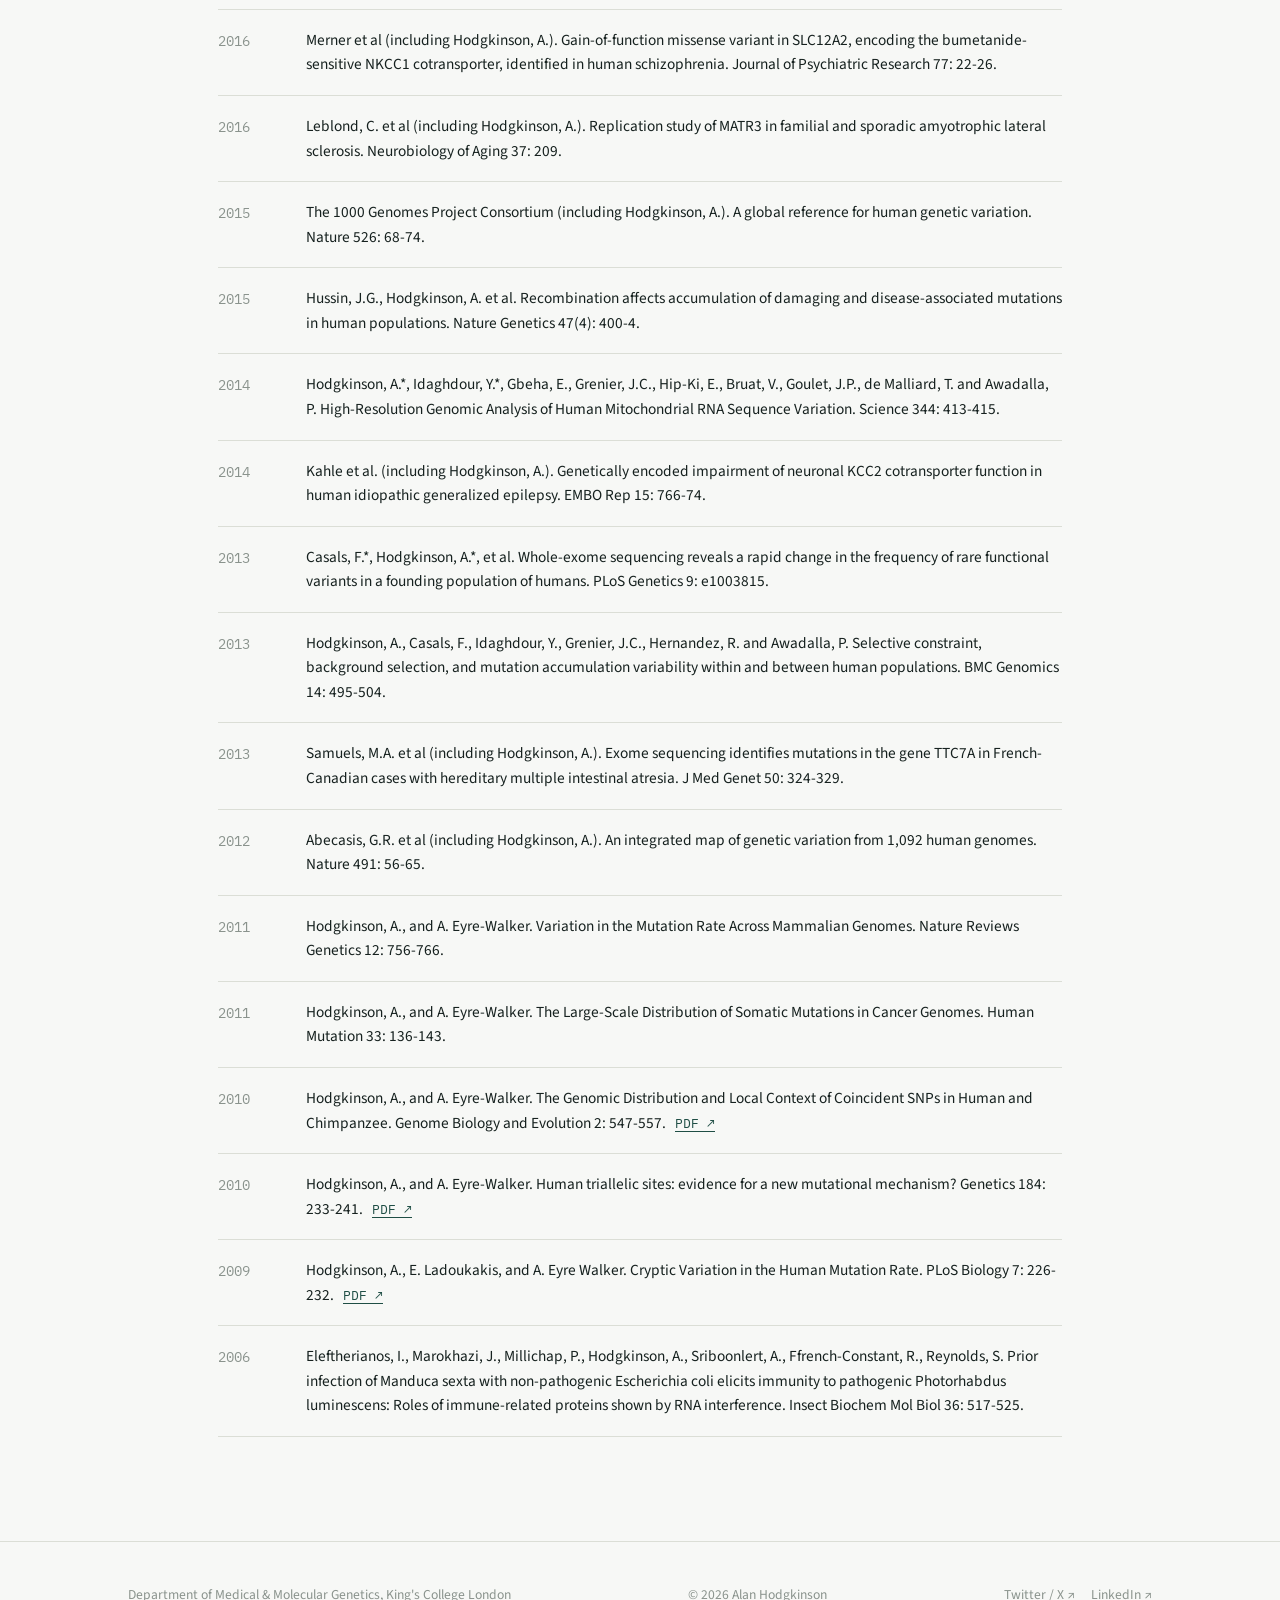
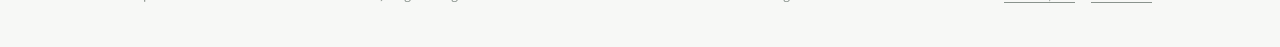
==== commit cb1d2d6b: "Updating publications" ====
--- a/docs/publications.html
+++ b/docs/publications.html
@@ -64,6 +64,13 @@
   <article class="pub-entry">
     <span class="pub-year">2025</span>
     <span class="pub-citation">
+      Tomlinson, M., El-Sayed Moustafa, J., Zhang, X., Raza, Y., Wang, D., Hodgkinson, A. &amp; Small, K. Adipose tissue gene expression and longitudinal clinical phenotypes are early biomarkers  of lipid-regulating drug usage. Scientific Reports 15: 31861.
+
+    </span>
+  </article>
+  <article class="pub-entry">
+    <span class="pub-year">2025</span>
+    <span class="pub-citation">
       Van De Streek, M., Ali, A., El-Sayed Moustafa, J., Glastonbury, C., Spector, T., Valdes, A., Staff, J., Morton, J., Hodgkinson, A., Bell, J. &amp; Small, K. Quantification of heavy metal exposure in a British population cohort links total mercury levels in plasma with skin tissue-specific changes in mitochondrial-related gene expression. Science of the Total Environment 963: 178427.
 
     </span>
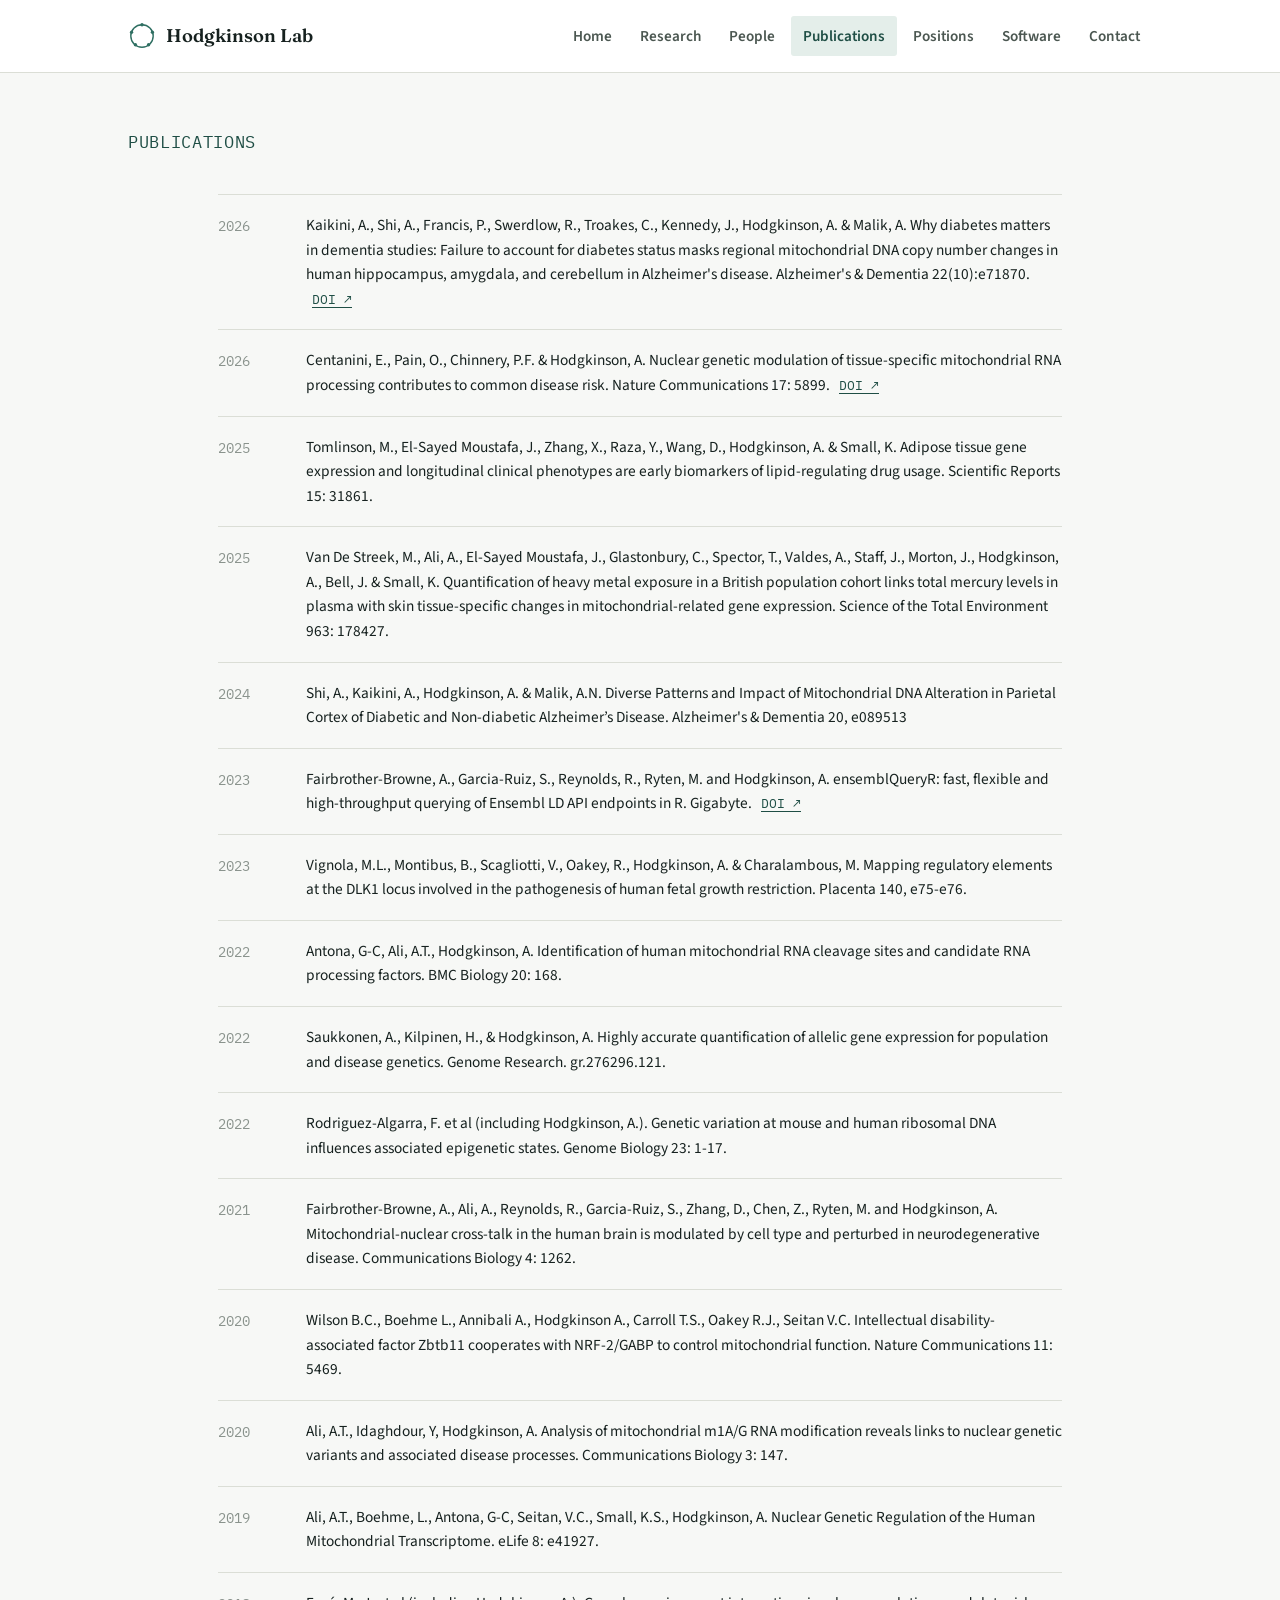
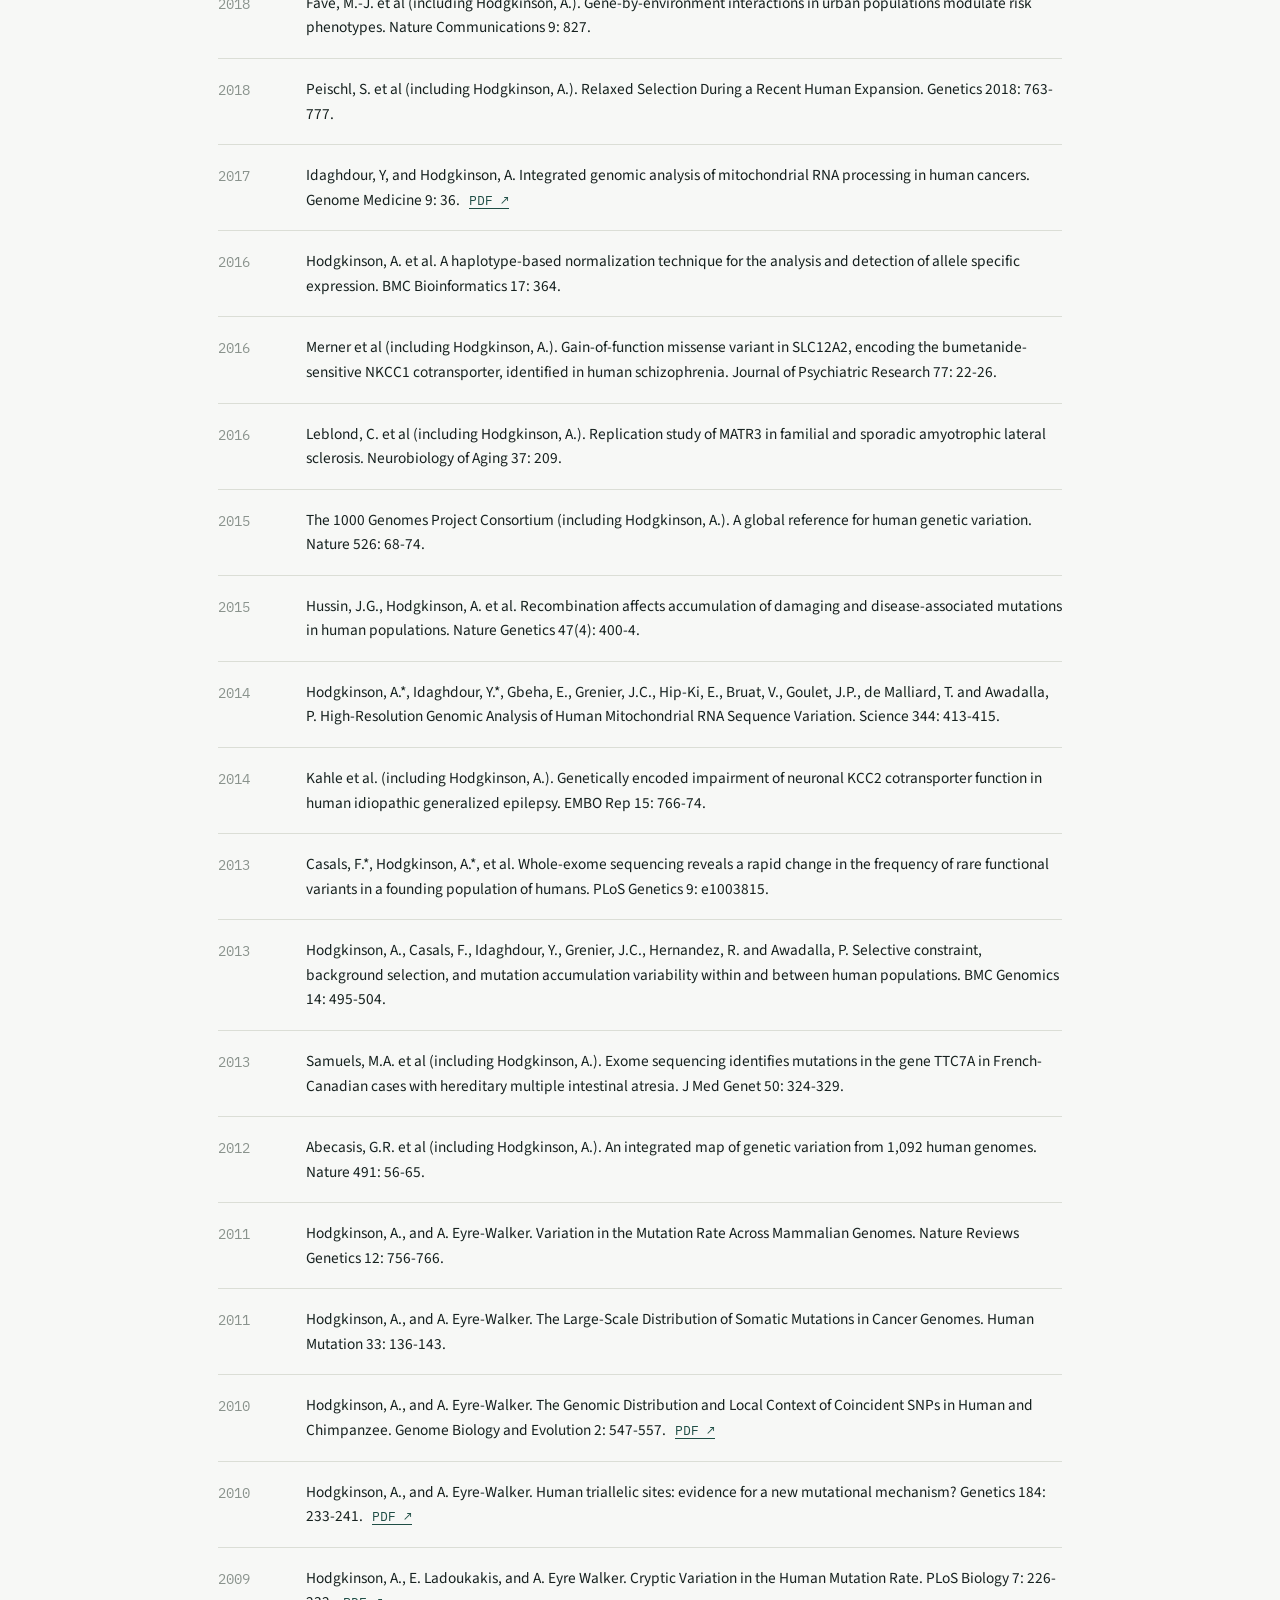
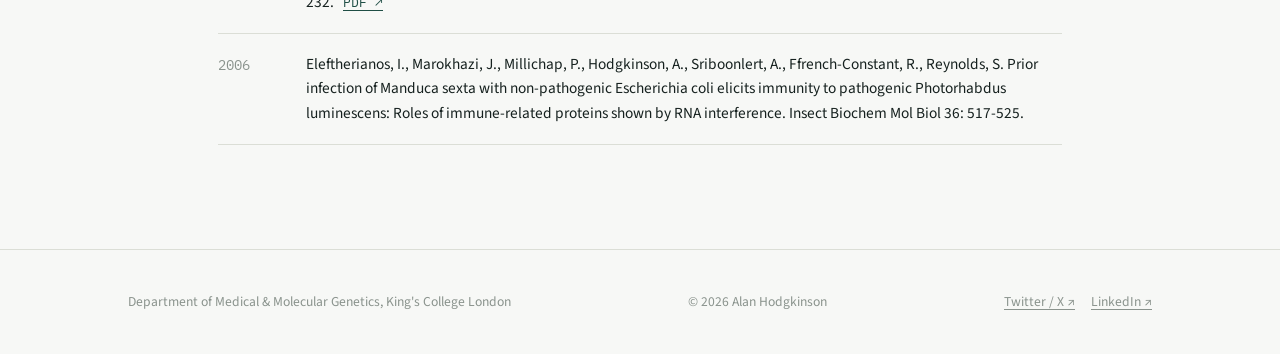
==== commit 9d593442: "Add three new publications" ====
--- a/docs/publications.html
+++ b/docs/publications.html
@@ -57,6 +57,13 @@
   <article class="pub-entry">
     <span class="pub-year">2026</span>
     <span class="pub-citation">
+      Kaikini, A., Shi, A., Francis, P., Swerdlow, R., Troakes, C., Kennedy, J., Hodgkinson, A. &amp; Malik, A.  Why diabetes matters in dementia studies: Failure to account for diabetes status masks regional  mitochondrial DNA copy number changes in human hippocampus, amygdala, and cerebellum in  Alzheimer&#39;s disease. Alzheimer&#39;s &amp; Dementia 22(10):e71870.
+
+<a class="pub-link" href="https://doi.org/10.1002/alz.71870" target="_blank" rel="noopener">DOI &#8599;</a>    </span>
+  </article>
+  <article class="pub-entry">
+    <span class="pub-year">2026</span>
+    <span class="pub-citation">
       Centanini, E., Pain, O., Chinnery, P.F. &amp; Hodgkinson, A. Nuclear genetic modulation of tissue-specific mitochondrial RNA processing contributes to common disease risk. Nature Communications 17: 5899.
 
 <a class="pub-link" href="https://doi.org/10.1038/s41467-026-72649-5" target="_blank" rel="noopener">DOI &#8599;</a>    </span>
@@ -76,11 +83,25 @@
     </span>
   </article>
   <article class="pub-entry">
+    <span class="pub-year">2024</span>
+    <span class="pub-citation">
+      Shi, A., Kaikini, A., Hodgkinson, A. &amp; Malik, A.N. Diverse Patterns and Impact of  Mitochondrial DNA Alteration in Parietal Cortex of Diabetic and Non‐diabetic Alzheimer’s  Disease. Alzheimer&#39;s &amp; Dementia 20, e089513
+
+    </span>
+  </article>
+  <article class="pub-entry">
     <span class="pub-year">2023</span>
     <span class="pub-citation">
       Fairbrother-Browne, A., Garcia-Ruiz, S., Reynolds, R., Ryten, M. and Hodgkinson, A. ensemblQueryR: fast, flexible and high-throughput querying of Ensembl LD API endpoints in R. Gigabyte.
 
 <a class="pub-link" href="https://doi.org/10.46471/gigabyte.91" target="_blank" rel="noopener">DOI &#8599;</a>    </span>
+  </article>
+  <article class="pub-entry">
+    <span class="pub-year">2023</span>
+    <span class="pub-citation">
+      Vignola, M.L., Montibus, B., Scagliotti, V., Oakey, R., Hodgkinson, A. &amp; Charalambous, M. Mapping regulatory elements at the DLK1 locus involved in the pathogenesis of human fetal  growth restriction. Placenta 140, e75-e76.
+
+    </span>
   </article>
   <article class="pub-entry">
     <span class="pub-year">2022</span>
